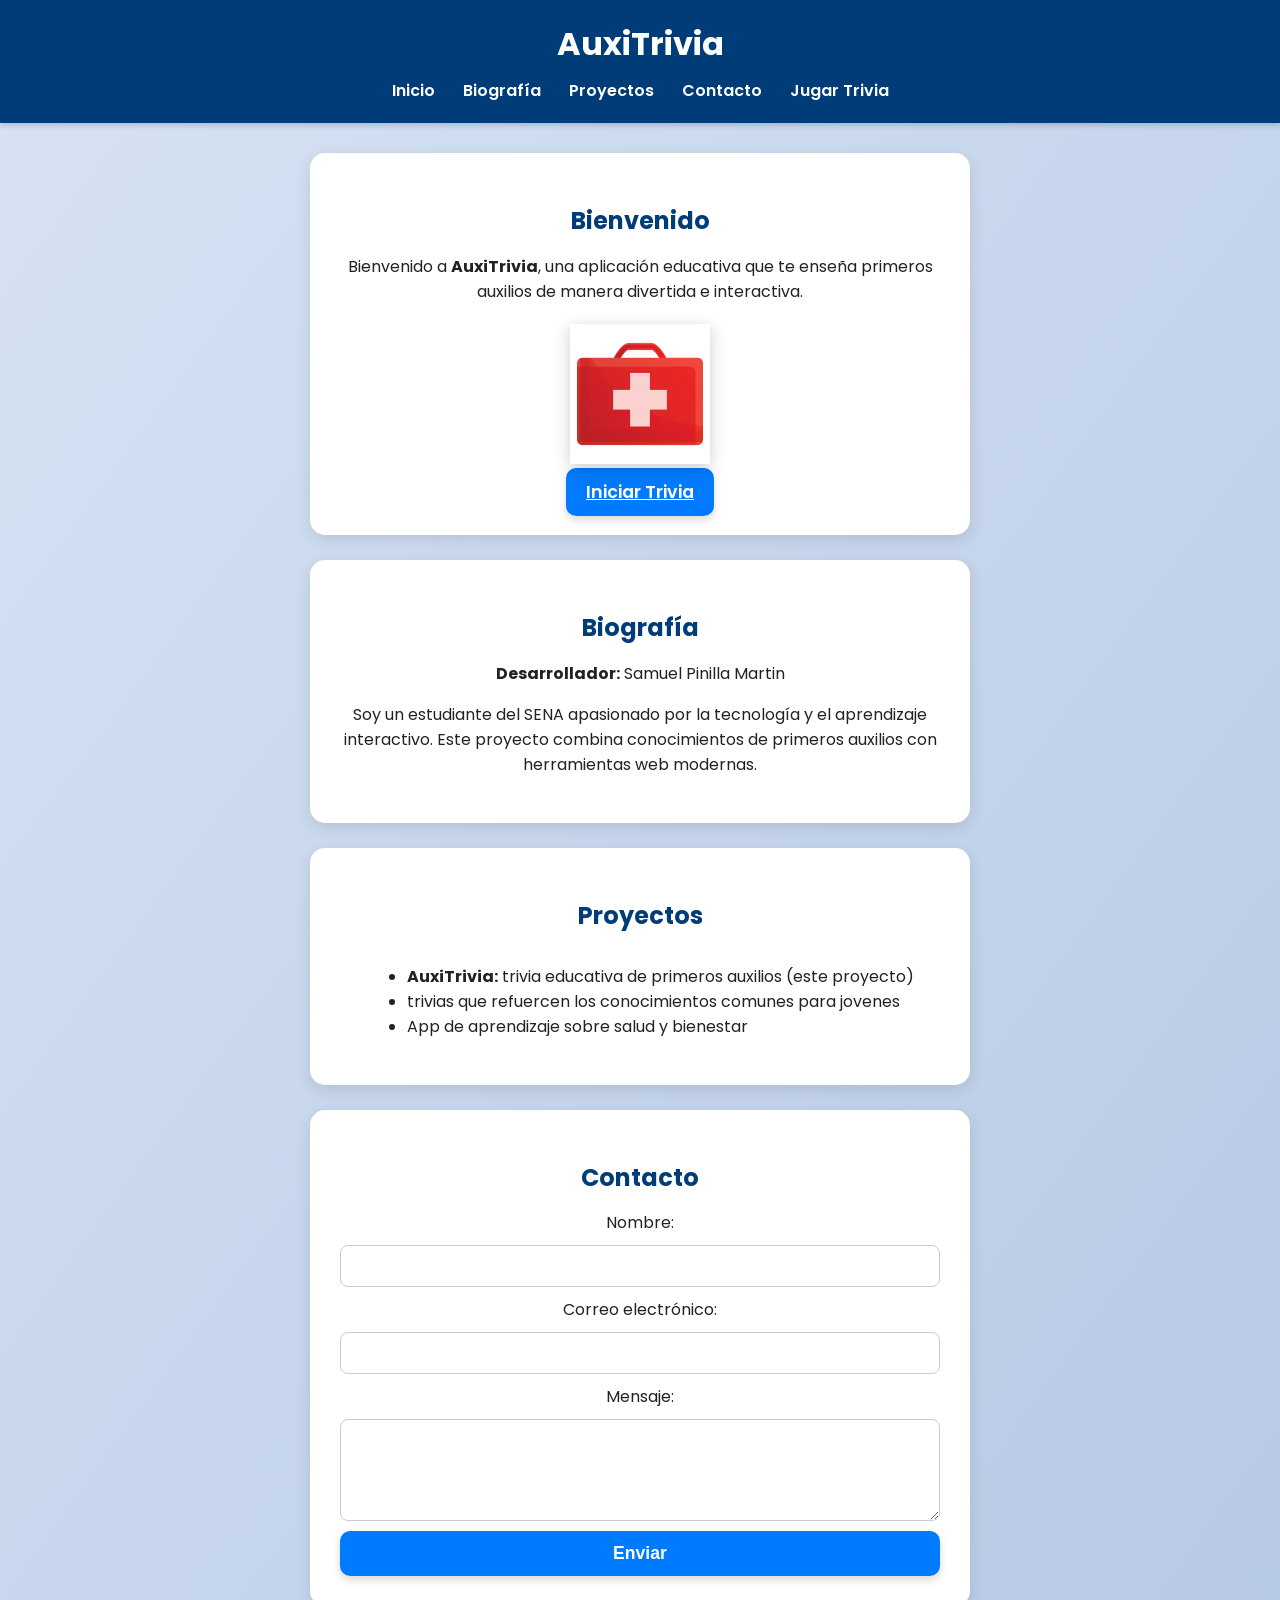
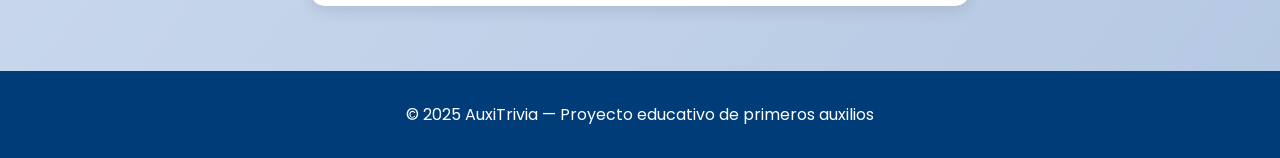
==== index.html @ d95c6374 "Add files via upload" ====
<!doctype html>
<html lang="es">
<head>
  <meta charset="utf-8" />
  <meta name="viewport" content="width=device-width,initial-scale=1" />
  <title>AuxiTrivia - Página Principal</title>
  <link rel="stylesheet" href="auxitrivia.css">
</head>
<body>
  <header class="site-header">
    <h1>AuxiTrivia</h1>
    <nav>
      <a href="#inicio">Inicio</a>
      <a href="#biografia">Biografía</a>
      <a href="#proyectos">Proyectos</a>
      <a href="#contacto">Contacto</a>
      <a href="trivia.html">Jugar Trivia</a>
    </nav>
  </header>

  <main>
    <section id="inicio" class="card">
  <h2>Bienvenido</h2>
  <p>
    Bienvenido a <strong>AuxiTrivia</strong>, una aplicación educativa que te enseña
    primeros auxilios de manera divertida e interactiva.
  </p>

 
  <img src="botiquin.jpg" alt="Botiquín AuxiTrivia" class="logo-img">

  <a href="trivia.html" class="btn">Iniciar Trivia</a>
</section>


    <section id="biografia" class="card">
      <h2>Biografía</h2>
      <p><strong>Desarrollador:</strong> Samuel Pinilla Martin</p>
      <p>
        Soy un estudiante del SENA apasionado por la tecnología y el aprendizaje interactivo.
        Este proyecto combina conocimientos de primeros auxilios con herramientas web modernas.
      </p>
    </section>

    <section id="proyectos" class="card">
      <h2>Proyectos</h2>
      <ul style="text-align:left; display:inline-block;">
        <li><strong>AuxiTrivia:</strong> trivia educativa de primeros auxilios (este proyecto)</li>
        <li>trivias que refuercen los conocimientos comunes para jovenes</li>
        <li>App de aprendizaje sobre salud y bienestar</li>
      </ul>
    </section>

    <section id="contacto" class="card">
      <h2>Contacto</h2>
      <form id="contact-form" novalidate>
        <label for="name">Nombre:</label>
        <input type="text" id="name" required>

        <label for="email">Correo electrónico:</label>
        <input type="email" id="email" required>

        <label for="message">Mensaje:</label>
        <textarea id="message" rows="4" required></textarea>

        <button type="submit" class="btn">Enviar</button>
        <p id="feedback" class="hidden"></p>
      </form>
    </section>
  </main>

  <footer>
    <p>© 2025 AuxiTrivia — Proyecto educativo de primeros auxilios</p>
  </footer>

  <script src="auxitrivia.js"></script>
</body>
</html>
---- auxitrivia.css ----
@import url('https://fonts.googleapis.com/css2?family=Poppins:wght@400;600&display=swap');

body {
  font-family: 'Poppins', sans-serif;
  background: linear-gradient(to bottom right, #d7e3f4, #b5c8e3);
  color: #222;
  margin: 0;
  padding: 0;
  text-align: center;
}


header {
  background: #003c78;
  color: #fff;
  padding: 20px 0;
  box-shadow: 0 2px 6px rgba(0,0,0,0.2);
}

header h1 {
  margin: 0;
  font-size: 2rem;
}

nav {
  margin-top: 10px;
}

nav a {
  color: #fff;
  text-decoration: none;
  margin: 0 12px;
  font-weight: 600;
}

nav a:hover {
  text-decoration: underline;
}


main {
  display: flex;
  flex-direction: column;
  align-items: center;
  margin-top: 30px;
}


.card {
  background: #fff;
  border-radius: 15px;
  padding: 30px;
  width: 85%;
  max-width: 600px;
  margin-bottom: 25px;
  box-shadow: 0 5px 15px rgba(0,0,0,0.1);
}

.card h2 {
  color: #003c78;
  margin-bottom: 15px;
}

.avatar {
  width: 120px;
  border-radius: 50%;
  margin-top: 15px;
}


.btn {
  background: #007bff;
  color: #fff;
  border: none;
  padding: 12px 20px;
  border-radius: 10px;
  cursor: pointer;
  font-size: 1.1rem;
  font-weight: 600;
  box-shadow: 0 4px 8px rgba(0,0,0,0.15);
  transition: transform 0.1s ease;
}

.btn:hover {
  transform: scale(1.05);
}


form {
  display: flex;
  flex-direction: column;
  gap: 10px;
  margin-top: 10px;
}

input, textarea {
  padding: 10px;
  border-radius: 8px;
  border: 1px solid #ccc;
  font-family: 'Poppins', sans-serif;
}

footer {
  background: #003c78;
  color: #fff;
  padding: 15px;
  margin-top: 40px;
}

.hidden {
  display: none;
}

.logo-img {
  width: 140px;
  display: block;
  margin: 20px auto 15px auto;
  filter: drop-shadow(0 4px 8px rgba(0,0,0,0.2));
}
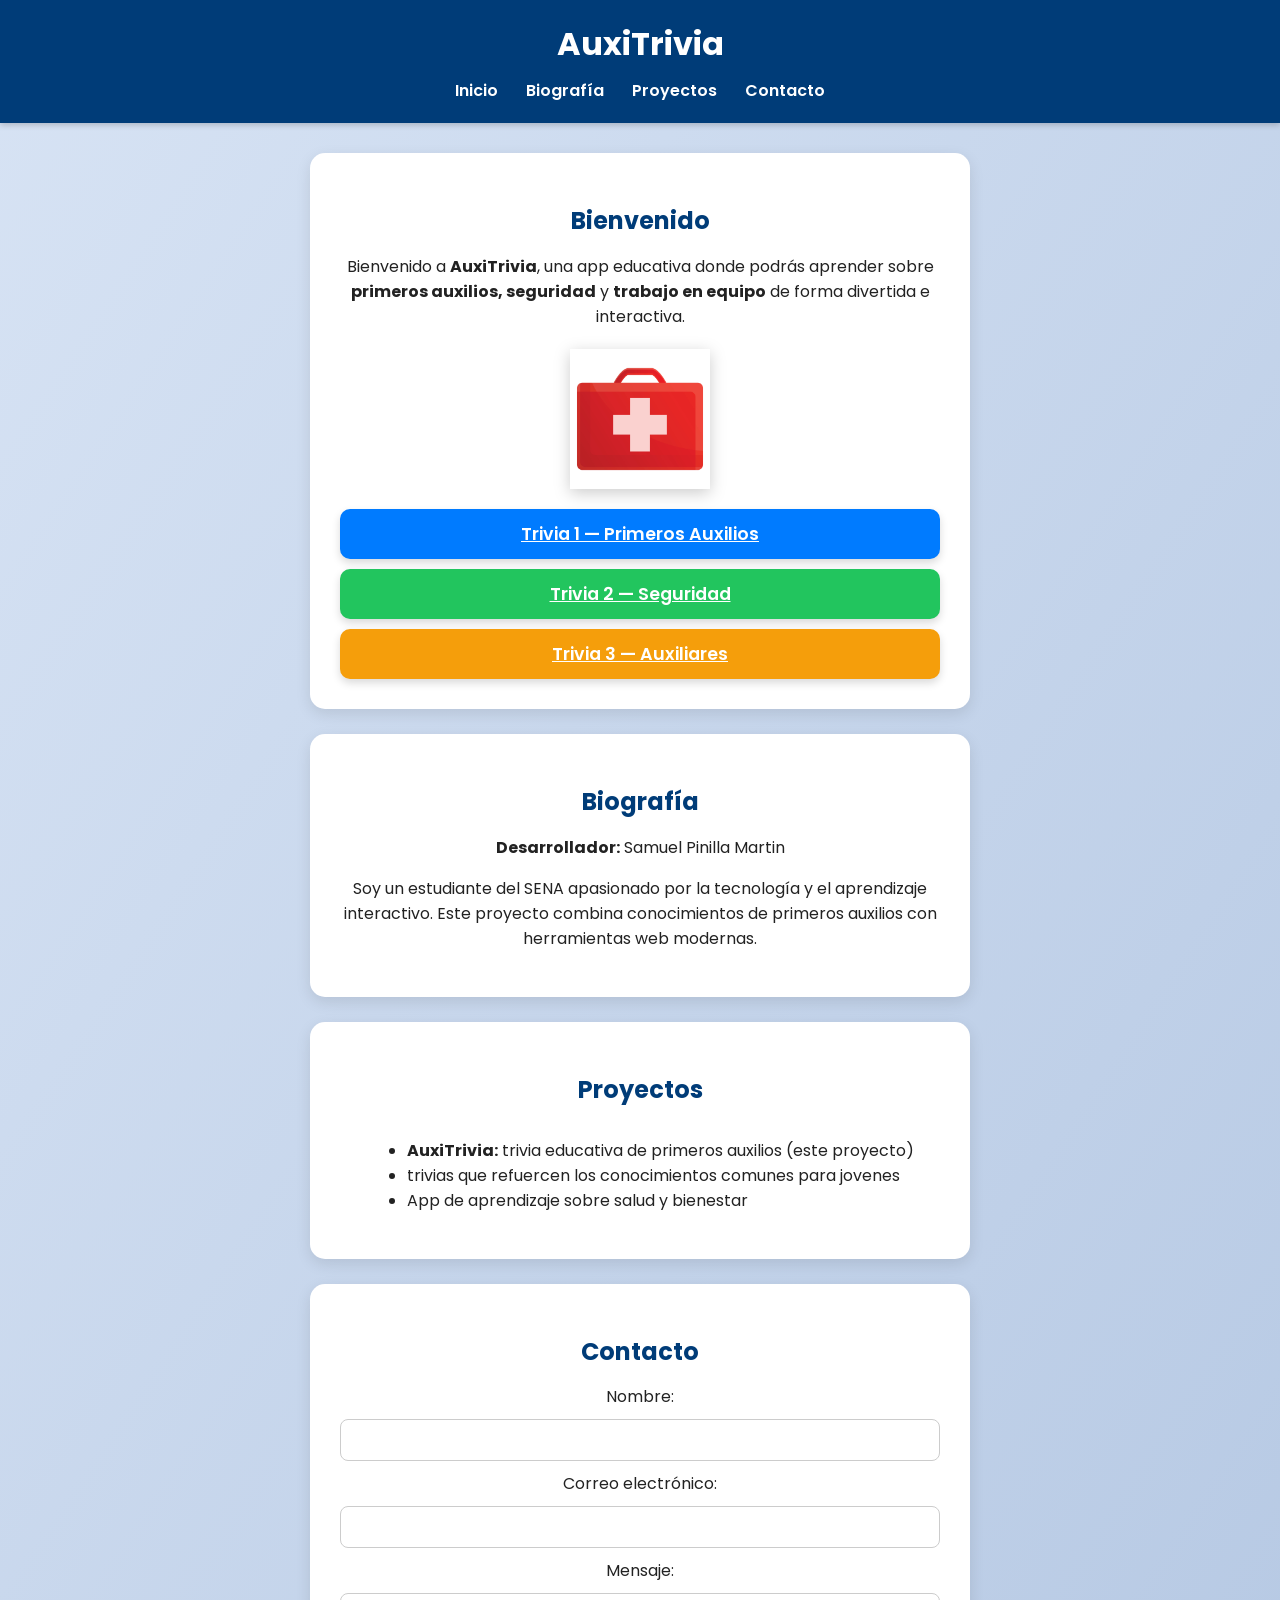
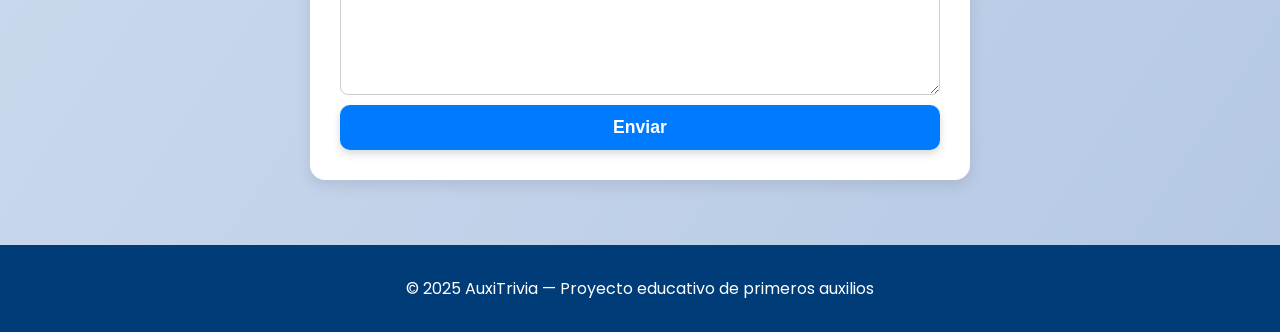
==== commit c726f766: "Add files via upload" ====
--- a/index.html
+++ b/index.html
@@ -4,7 +4,7 @@
   <meta charset="utf-8" />
   <meta name="viewport" content="width=device-width,initial-scale=1" />
   <title>AuxiTrivia - Página Principal</title>
-  <link rel="stylesheet" href="auxitrivia.css">
+  <link rel="stylesheet" href="main.css">
 </head>
 <body>
   <header class="site-header">
@@ -14,23 +14,27 @@
       <a href="#biografia">Biografía</a>
       <a href="#proyectos">Proyectos</a>
       <a href="#contacto">Contacto</a>
-      <a href="trivia.html">Jugar Trivia</a>
     </nav>
   </header>
 
   <main>
-    <section id="inicio" class="card">
+ <section id="inicio" class="card">
   <h2>Bienvenido</h2>
   <p>
-    Bienvenido a <strong>AuxiTrivia</strong>, una aplicación educativa que te enseña
-    primeros auxilios de manera divertida e interactiva.
+    Bienvenido a <strong>AuxiTrivia</strong>, una app educativa donde podrás aprender
+    sobre <strong>primeros auxilios, seguridad</strong> y <strong>trabajo en equipo</strong> 
+    de forma divertida e interactiva.
   </p>
 
- 
   <img src="botiquin.jpg" alt="Botiquín AuxiTrivia" class="logo-img">
 
-  <a href="trivia.html" class="btn">Iniciar Trivia</a>
+  <div class="trivia-buttons">
+    <a href="trivia1.html" class="btn">Trivia 1 — Primeros Auxilios</a>
+    <a href="trivia2.html" class="btn green">Trivia 2 — Seguridad</a>
+    <a href="trivia3.html" class="btn orange">Trivia 3 — Auxiliares</a>
+  </div>
 </section>
+
 
 
     <section id="biografia" class="card">
@@ -73,6 +77,6 @@
     <p>© 2025 AuxiTrivia — Proyecto educativo de primeros auxilios</p>
   </footer>
 
-  <script src="auxitrivia.js"></script>
+  <script src="main.js"></script>
 </body>
 </html>
--- a/main.css
+++ b/main.css
@@ -0,0 +1,143 @@
+
+
+@import url('https://fonts.googleapis.com/css2?family=Poppins:wght@400;600&display=swap');
+
+body {
+  font-family: 'Poppins', sans-serif;
+  background: linear-gradient(to bottom right, #d7e3f4, #b5c8e3);
+  color: #222;
+  margin: 0;
+  padding: 0;
+  text-align: center;
+}
+
+
+header {
+  background: #003c78;
+  color: #fff;
+  padding: 20px 0;
+  box-shadow: 0 2px 6px rgba(0,0,0,0.2);
+}
+
+header h1 {
+  margin: 0;
+  font-size: 2rem;
+}
+
+nav {
+  margin-top: 10px;
+}
+
+nav a {
+  color: #fff;
+  text-decoration: none;
+  margin: 0 12px;
+  font-weight: 600;
+}
+
+nav a:hover {
+  text-decoration: underline;
+}
+
+
+main {
+  display: flex;
+  flex-direction: column;
+  align-items: center;
+  margin-top: 30px;
+}
+
+
+.card {
+  background: #fff;
+  border-radius: 15px;
+  padding: 30px;
+  width: 85%;
+  max-width: 600px;
+  margin-bottom: 25px;
+  box-shadow: 0 5px 15px rgba(0,0,0,0.1);
+}
+
+.card h2 {
+  color: #003c78;
+  margin-bottom: 15px;
+}
+
+.avatar {
+  width: 120px;
+  border-radius: 50%;
+  margin-top: 15px;
+}
+
+
+.btn {
+  background: #007bff;
+  color: #fff;
+  border: none;
+  padding: 12px 20px;
+  border-radius: 10px;
+  cursor: pointer;
+  font-size: 1.1rem;
+  font-weight: 600;
+  box-shadow: 0 4px 8px rgba(0,0,0,0.15);
+  transition: transform 0.1s ease;
+}
+
+.btn:hover {
+  transform: scale(1.05);
+}
+
+
+form {
+  display: flex;
+  flex-direction: column;
+  gap: 10px;
+  margin-top: 10px;
+}
+
+input, textarea {
+  padding: 10px;
+  border-radius: 8px;
+  border: 1px solid #ccc;
+  font-family: 'Poppins', sans-serif;
+}
+
+footer {
+  background: #003c78;
+  color: #fff;
+  padding: 15px;
+  margin-top: 40px;
+}
+
+.hidden {
+  display: none;
+}
+
+.logo-img {
+  width: 140px;
+  display: block;
+  margin: 20px auto 15px auto;
+  filter: drop-shadow(0 4px 8px rgba(0,0,0,0.2));
+}
+.trivia-buttons {
+  display: flex;
+  flex-direction: column;
+  gap: 10px;
+  margin-top: 20px;
+}
+
+.btn.green {
+  background: #22c55e;
+}
+
+.btn.green:hover {
+  background: #16a34a;
+}
+
+.btn.orange {
+  background: #f59e0b;
+}
+
+.btn.orange:hover {
+  background: #d97706;
+}
